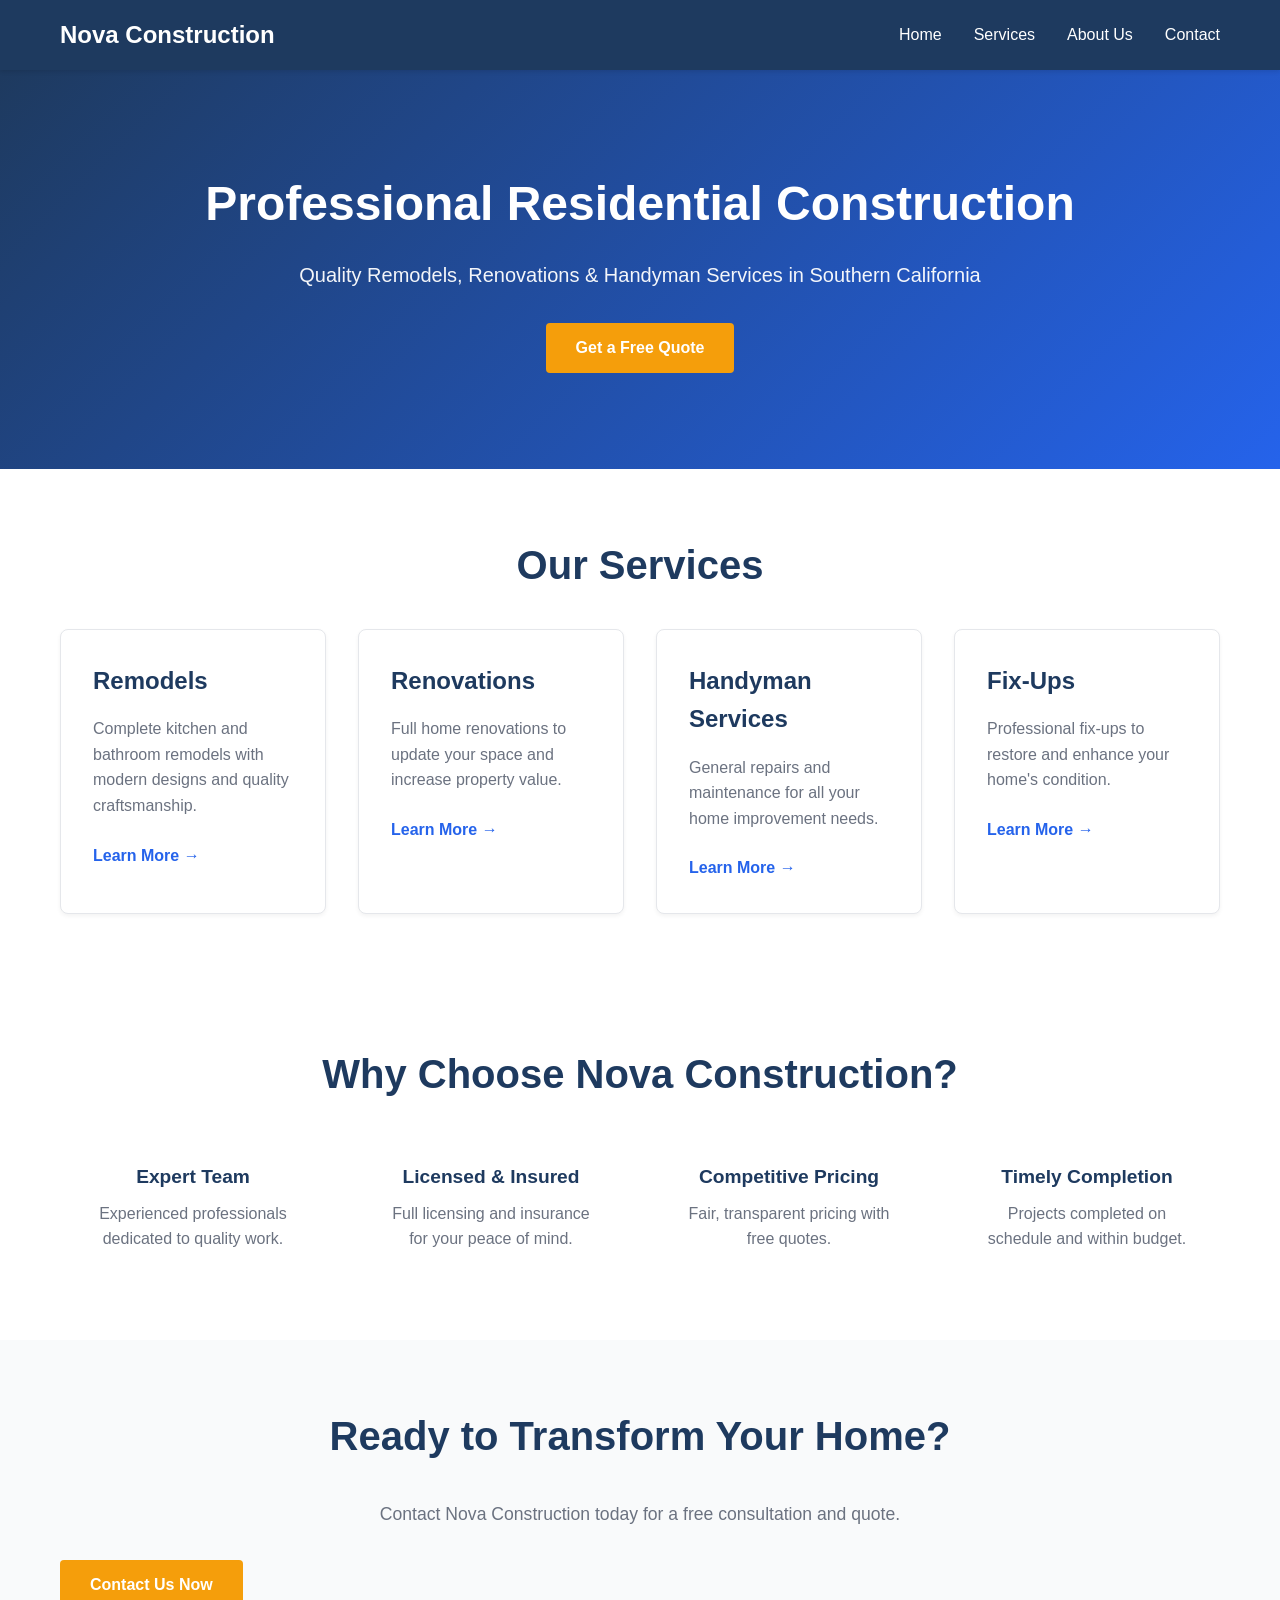
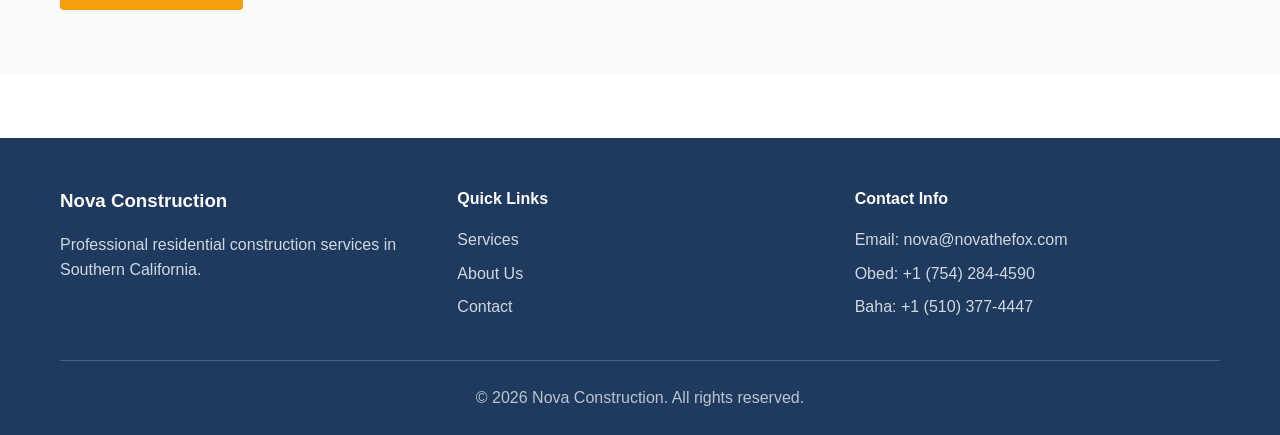
==== index.html @ 1542c8b2 "Rebuild site as professional Nova Construction website - Replace old Nova Fox AI content with profes" ====
<!DOCTYPE html>
<html lang="en">
<head>
    <meta charset="UTF-8">
    <meta name="viewport" content="width=device-width, initial-scale=1.0">
    <meta name="description" content="Nova Construction - Professional residential remodels, renovations, handyman, and fix-ups in Southern California.">
    <title>Nova Construction | Residential Remodels & Renovations | LA & San Diego</title>
    <link rel="stylesheet" href="style.css">
    <meta property="og:title" content="Nova Construction">
    <meta property="og:description" content="Professional residential remodels, renovations, handyman, and fix-ups in Southern California.">
    <meta property="og:type" content="website">
    <meta property="og:url" content="https://novathefox.com">
</head>
<body>
    <!-- Navigation -->
    <nav class="navbar">
        <div class="nav-container">
            <div class="nav-logo">
                <a href="/">Nova Construction</a>
            </div>
            <ul class="nav-menu">
                <li><a href="/" class="nav-link active">Home</a></li>
                <li><a href="/services.html" class="nav-link">Services</a></li>
                <li><a href="/about.html" class="nav-link">About Us</a></li>
                <li><a href="/contact.html" class="nav-link">Contact</a></li>
            </ul>
        </div>
    </nav>

    <!-- Hero Section -->
    <section class="hero">
        <div class="hero-content">
            <h1>Professional Residential Construction</h1>
            <p>Quality Remodels, Renovations & Handyman Services in Southern California</p>
            <a href="/contact.html" class="cta-button">Get a Free Quote</a>
        </div>
    </section>

    <!-- Services Overview -->
    <section class="services-overview">
        <div class="container">
            <h2>Our Services</h2>
            <div class="services-grid">
                <div class="service-card">
                    <h3>Remodels</h3>
                    <p>Complete kitchen and bathroom remodels with modern designs and quality craftsmanship.</p>
                    <a href="/services.html#remodels">Learn More →</a>
                </div>
                <div class="service-card">
                    <h3>Renovations</h3>
                    <p>Full home renovations to update your space and increase property value.</p>
                    <a href="/services.html#renovations">Learn More →</a>
                </div>
                <div class="service-card">
                    <h3>Handyman Services</h3>
                    <p>General repairs and maintenance for all your home improvement needs.</p>
                    <a href="/services.html#handyman">Learn More →</a>
                </div>
                <div class="service-card">
                    <h3>Fix-Ups</h3>
                    <p>Professional fix-ups to restore and enhance your home's condition.</p>
                    <a href="/services.html#fixups">Learn More →</a>
                </div>
            </div>
        </div>
    </section>

    <!-- Why Choose Us -->
    <section class="why-us">
        <div class="container">
            <h2>Why Choose Nova Construction?</h2>
            <div class="features">
                <div class="feature">
                    <h4>Expert Team</h4>
                    <p>Experienced professionals dedicated to quality work.</p>
                </div>
                <div class="feature">
                    <h4>Licensed & Insured</h4>
                    <p>Full licensing and insurance for your peace of mind.</p>
                </div>
                <div class="feature">
                    <h4>Competitive Pricing</h4>
                    <p>Fair, transparent pricing with free quotes.</p>
                </div>
                <div class="feature">
                    <h4>Timely Completion</h4>
                    <p>Projects completed on schedule and within budget.</p>
                </div>
            </div>
        </div>
    </section>

    <!-- Call to Action -->
    <section class="cta-section">
        <div class="container">
            <h2>Ready to Transform Your Home?</h2>
            <p>Contact Nova Construction today for a free consultation and quote.</p>
            <a href="/contact.html" class="cta-button cta-button-light">Contact Us Now</a>
        </div>
    </section>

    <!-- Footer -->
    <footer class="footer">
        <div class="container">
            <div class="footer-content">
                <div class="footer-section">
                    <h3>Nova Construction</h3>
                    <p>Professional residential construction services in Southern California.</p>
                </div>
                <div class="footer-section">
                    <h4>Quick Links</h4>
                    <ul>
                        <li><a href="/services.html">Services</a></li>
                        <li><a href="/about.html">About Us</a></li>
                        <li><a href="/contact.html">Contact</a></li>
                    </ul>
                </div>
                <div class="footer-section">
                    <h4>Contact Info</h4>
                    <p>Email: <a href="mailto:nova@novathefox.com">nova@novathefox.com</a></p>
                    <p>Obed: <a href="tel:+17542844590">+1 (754) 284-4590</a></p>
                    <p>Baha: <a href="tel:+15103774447">+1 (510) 377-4447</a></p>
                </div>
            </div>
            <div class="footer-bottom">
                <p>&copy; 2026 Nova Construction. All rights reserved.</p>
            </div>
        </div>
    </footer>

    <script src="script.js"></script>
</body>
</html>
---- style.css ----
/* ============================================
   NOVA CONSTRUCTION - PROFESSIONAL STYLES
   ============================================ */

* {
    margin: 0;
    padding: 0;
    box-sizing: border-box;
}

:root {
    --primary-color: #1e3a5f;
    --secondary-color: #2563eb;
    --accent-color: #f59e0b;
    --text-dark: #1f2937;
    --text-light: #6b7280;
    --bg-light: #f9fafb;
    --bg-white: #ffffff;
    --border-color: #e5e7eb;
    --success-color: #10b981;
}

html {
    scroll-behavior: smooth;
}

body {
    font-family: -apple-system, BlinkMacSystemFont, 'Segoe UI', 'Roboto', 'Oxygen', 'Ubuntu', 'Cantarell', sans-serif;
    line-height: 1.6;
    color: var(--text-dark);
    background-color: var(--bg-white);
}

a {
    color: var(--secondary-color);
    text-decoration: none;
    transition: color 0.3s ease;
}

a:hover {
    color: var(--primary-color);
}

.container {
    max-width: 1200px;
    margin: 0 auto;
    padding: 0 20px;
}

/* ============================================
   NAVIGATION
   ============================================ */

.navbar {
    background-color: var(--primary-color);
    color: white;
    padding: 1rem 0;
    position: sticky;
    top: 0;
    z-index: 1000;
    box-shadow: 0 2px 4px rgba(0, 0, 0, 0.1);
}

.nav-container {
    display: flex;
    justify-content: space-between;
    align-items: center;
    max-width: 1200px;
    margin: 0 auto;
    padding: 0 20px;
}

.nav-logo a {
    font-size: 1.5rem;
    font-weight: bold;
    color: white;
}

.nav-menu {
    display: flex;
    list-style: none;
    gap: 2rem;
}

.nav-link {
    color: white;
    transition: color 0.3s ease;
    position: relative;
}

.nav-link:hover,
.nav-link.active {
    color: var(--accent-color);
}

.nav-link.active::after {
    content: '';
    position: absolute;
    bottom: -5px;
    left: 0;
    right: 0;
    height: 3px;
    background-color: var(--accent-color);
}

/* ============================================
   HERO SECTION
   ============================================ */

.hero {
    background: linear-gradient(135deg, var(--primary-color) 0%, var(--secondary-color) 100%);
    color: white;
    padding: 6rem 20px;
    text-align: center;
    margin-top: 0;
}

.hero-content h1 {
    font-size: 3rem;
    margin-bottom: 1rem;
    font-weight: bold;
}

.hero-content p {
    font-size: 1.25rem;
    margin-bottom: 2rem;
    opacity: 0.95;
}

/* ============================================
   BUTTONS
   ============================================ */

.cta-button {
    display: inline-block;
    padding: 12px 30px;
    background-color: var(--accent-color);
    color: white;
    border-radius: 4px;
    font-weight: 600;
    transition: all 0.3s ease;
    cursor: pointer;
    border: none;
    font-size: 1rem;
}

.cta-button:hover {
    background-color: #d97706;
    transform: translateY(-2px);
    box-shadow: 0 4px 12px rgba(0, 0, 0, 0.15);
}

.cta-button-light {
    background-color: var(--accent-color);
    color: white;
}

.cta-button-light:hover {
    background-color: #d97706;
}

.service-link {
    display: inline-block;
    color: var(--secondary-color);
    font-weight: 600;
    margin-top: 1rem;
    transition: all 0.3s ease;
}

.service-link:hover {
    color: var(--primary-color);
    transform: translateX(4px);
}

/* ============================================
   SECTIONS
   ============================================ */

section {
    padding: 4rem 0;
}

.services-overview,
.about-section,
.team-section,
.about-values,
.why-us,
.service-area {
    background-color: var(--bg-white);
}

.services-overview h2,
.about-section h2,
.team-section h2,
.about-values h2,
.why-us h2,
.service-area h2,
.services-detail h2,
.process-section h2,
.contact-section h2,
.why-contact h2,
.cta-section h2,
.page-header h1 {
    font-size: 2.5rem;
    margin-bottom: 2rem;
    text-align: center;
    color: var(--primary-color);
}

.cta-section,
.why-contact {
    background-color: var(--bg-light);
}

.cta-section p {
    font-size: 1.1rem;
    text-align: center;
    margin-bottom: 2rem;
    color: var(--text-light);
}

/* ============================================
   SERVICES GRID
   ============================================ */

.services-grid {
    display: grid;
    grid-template-columns: repeat(auto-fit, minmax(250px, 1fr));
    gap: 2rem;
    margin-top: 2rem;
}

.service-card {
    background: white;
    border: 1px solid var(--border-color);
    border-radius: 8px;
    padding: 2rem;
    transition: all 0.3s ease;
    box-shadow: 0 2px 4px rgba(0, 0, 0, 0.05);
}

.service-card:hover {
    transform: translateY(-4px);
    box-shadow: 0 8px 16px rgba(0, 0, 0, 0.1);
    border-color: var(--secondary-color);
}

.service-card h3 {
    color: var(--primary-color);
    margin-bottom: 1rem;
    font-size: 1.5rem;
}

.service-card p {
    color: var(--text-light);
    margin-bottom: 1.5rem;
}

.service-card a {
    color: var(--secondary-color);
    font-weight: 600;
    transition: all 0.3s ease;
}

.service-card a:hover {
    color: var(--primary-color);
}

/* ============================================
   FEATURES / VALUES
   ============================================ */

.features,
.values-grid,
.process-steps,
.why-grid {
    display: grid;
    grid-template-columns: repeat(auto-fit, minmax(200px, 1fr));
    gap: 2rem;
    margin-top: 2rem;
}

.feature,
.value-item,
.step,
.why-item {
    text-align: center;
    padding: 1.5rem;
}

.feature h4,
.value-item h3,
.step h3,
.why-item h3 {
    color: var(--primary-color);
    margin-bottom: 0.5rem;
    font-size: 1.2rem;
}

.feature p,
.value-item p,
.step p,
.why-item p {
    color: var(--text-light);
}

/* ============================================
   PAGE HEADER
   ============================================ */

.page-header {
    background: linear-gradient(135deg, var(--primary-color) 0%, var(--secondary-color) 100%);
    color: white;
    padding: 4rem 20px;
    text-align: center;
}

.page-header h1 {
    font-size: 2.5rem;
    margin-bottom: 0.5rem;
    color: white;
}

.page-header p {
    font-size: 1.2rem;
    opacity: 0.95;
}

/* ============================================
   SERVICES DETAIL
   ============================================ */

.services-detail {
    background-color: var(--bg-white);
}

.service-section {
    margin-bottom: 4rem;
    border-bottom: 1px solid var(--border-color);
    padding-bottom: 3rem;
}

.service-section:last-child {
    border-bottom: none;
}

.service-section h2 {
    text-align: left;
    color: var(--primary-color);
    font-size: 2rem;
    margin-bottom: 1.5rem;
}

.service-section ul {
    list-style: none;
    margin-left: 0;
}

.service-section li {
    padding: 0.5rem 0;
    padding-left: 1.5rem;
    position: relative;
    color: var(--text-light);
}

.service-section li:before {
    content: "✓";
    position: absolute;
    left: 0;
    color: var(--success-color);
    font-weight: bold;
}

.process-section {
    background-color: var(--bg-light);
    margin-top: 3rem;
    padding: 3rem 20px;
    border-radius: 8px;
}

/* ============================================
   TEAM SECTION
   ============================================ */

.team-grid {
    display: grid;
    grid-template-columns: repeat(auto-fit, minmax(300px, 1fr));
    gap: 2rem;
    margin-top: 2rem;
}

.team-member {
    background: white;
    border: 1px solid var(--border-color);
    border-radius: 8px;
    overflow: hidden;
    box-shadow: 0 2px 8px rgba(0, 0, 0, 0.08);
    transition: all 0.3s ease;
}

.team-member:hover {
    transform: translateY(-4px);
    box-shadow: 0 8px 16px rgba(0, 0, 0, 0.1);
}

.member-info {
    padding: 2rem;
}

.member-info h3 {
    color: var(--primary-color);
    font-size: 1.5rem;
    margin-bottom: 0.5rem;
}

.member-info .role {
    color: var(--secondary-color);
    font-weight: 600;
    margin-bottom: 1rem;
}

.member-info .bio {
    color: var(--text-light);
    margin-bottom: 1.5rem;
    line-height: 1.6;
}

.member-info .contact {
    color: var(--text-dark);
    font-size: 0.95rem;
}

.member-info a {
    color: var(--secondary-color);
    font-weight: 600;
}

/* ============================================
   CONTACT SECTION
   ============================================ */

.contact-section {
    background-color: var(--bg-white);
}

.contact-wrapper {
    display: grid;
    grid-template-columns: 1fr 1fr;
    gap: 3rem;
    margin-top: 2rem;
}

.contact-info h2,
.contact-form-wrapper h2 {
    font-size: 1.8rem;
    color: var(--primary-color);
    margin-bottom: 2rem;
    text-align: left;
}

.info-item {
    margin-bottom: 2rem;
}

.info-item h3 {
    color: var(--primary-color);
    font-size: 1.1rem;
    margin-bottom: 0.5rem;
}

.info-item p {
    color: var(--text-light);
    margin: 0.3rem 0;
}

.info-item a {
    color: var(--secondary-color);
    font-weight: 500;
}

/* ============================================
   FORM STYLES
   ============================================ */

.contact-form {
    display: flex;
    flex-direction: column;
}

.form-group {
    margin-bottom: 1.5rem;
    display: flex;
    flex-direction: column;
}

.form-group label {
    font-weight: 600;
    color: var(--text-dark);
    margin-bottom: 0.5rem;
}

.form-group input,
.form-group select,
.form-group textarea {
    padding: 0.75rem;
    border: 1px solid var(--border-color);
    border-radius: 4px;
    font-family: inherit;
    font-size: 1rem;
    transition: border-color 0.3s ease;
}

.form-group input:focus,
.form-group select:focus,
.form-group textarea:focus {
    outline: none;
    border-color: var(--secondary-color);
    box-shadow: 0 0 0 3px rgba(37, 99, 235, 0.1);
}

.submit-button {
    padding: 12px 30px;
    background-color: var(--secondary-color);
    color: white;
    border: none;
    border-radius: 4px;
    font-weight: 600;
    font-size: 1rem;
    cursor: pointer;
    transition: all 0.3s ease;
    margin-top: 1rem;
}

.submit-button:hover {
    background-color: var(--primary-color);
    transform: translateY(-2px);
    box-shadow: 0 4px 12px rgba(0, 0, 0, 0.15);
}

/* ============================================
   FOOTER
   ============================================ */

.footer {
    background-color: var(--primary-color);
    color: white;
    padding: 3rem 0 0;
    margin-top: 4rem;
}

.footer-content {
    display: grid;
    grid-template-columns: repeat(auto-fit, minmax(250px, 1fr));
    gap: 2rem;
    padding-bottom: 2rem;
}

.footer-section h3,
.footer-section h4 {
    margin-bottom: 1rem;
    color: white;
}

.footer-section p {
    color: rgba(255, 255, 255, 0.8);
    margin-bottom: 0.5rem;
}

.footer-section ul {
    list-style: none;
}

.footer-section li {
    margin-bottom: 0.5rem;
}

.footer-section a {
    color: rgba(255, 255, 255, 0.8);
    transition: color 0.3s ease;
}

.footer-section a:hover {
    color: var(--accent-color);
}

.footer-bottom {
    text-align: center;
    padding: 1.5rem 0;
    border-top: 1px solid rgba(255, 255, 255, 0.2);
    color: rgba(255, 255, 255, 0.7);
}

/* ============================================
   RESPONSIVE DESIGN
   ============================================ */

@media (max-width: 768px) {
    .nav-menu {
        gap: 1rem;
        font-size: 0.95rem;
    }

    .hero-content h1 {
        font-size: 2rem;
    }

    .hero-content p {
        font-size: 1rem;
    }

    .services-overview h2,
    .about-section h2,
    .team-section h2,
    .about-values h2,
    .why-us h2,
    .page-header h1,
    .services-detail h2,
    .contact-section h2,
    .process-section h2,
    .why-contact h2,
    .cta-section h2 {
        font-size: 1.8rem;
    }

    .services-grid,
    .features,
    .values-grid,
    .team-grid,
    .process-steps,
    .why-grid {
        grid-template-columns: 1fr;
    }

    .contact-wrapper {
        grid-template-columns: 1fr;
        gap: 2rem;
    }

    .page-header {
        padding: 2.5rem 20px;
    }

    .page-header h1 {
        font-size: 1.8rem;
    }

    .page-header p {
        font-size: 1rem;
    }

    section {
        padding: 3rem 0;
    }
}

@media (max-width: 480px) {
    .nav-menu {
        gap: 0.5rem;
        font-size: 0.85rem;
    }

    .nav-logo a {
        font-size: 1.2rem;
    }

    .hero {
        padding: 3rem 20px;
    }

    .hero-content h1 {
        font-size: 1.5rem;
    }

    .hero-content p {
        font-size: 0.95rem;
    }

    .cta-button {
        padding: 10px 20px;
        font-size: 0.9rem;
    }

    section {
        padding: 2rem 0;
    }

    .services-overview h2,
    .about-section h2,
    .page-header h1 {
        font-size: 1.5rem;
    }

    .contact-info,
    .contact-form-wrapper {
        font-size: 0.95rem;
    }

    .footer-content {
        grid-template-columns: 1fr;
    }
}

/* ============================================
   UTILITY CLASSES
   ============================================ */

.text-center {
    text-align: center;
}

.mt-1 { margin-top: 0.5rem; }
.mt-2 { margin-top: 1rem; }
.mt-3 { margin-top: 1.5rem; }
.mt-4 { margin-top: 2rem; }

.mb-1 { margin-bottom: 0.5rem; }
.mb-2 { margin-bottom: 1rem; }
.mb-3 { margin-bottom: 1.5rem; }
.mb-4 { margin-bottom: 2rem; }
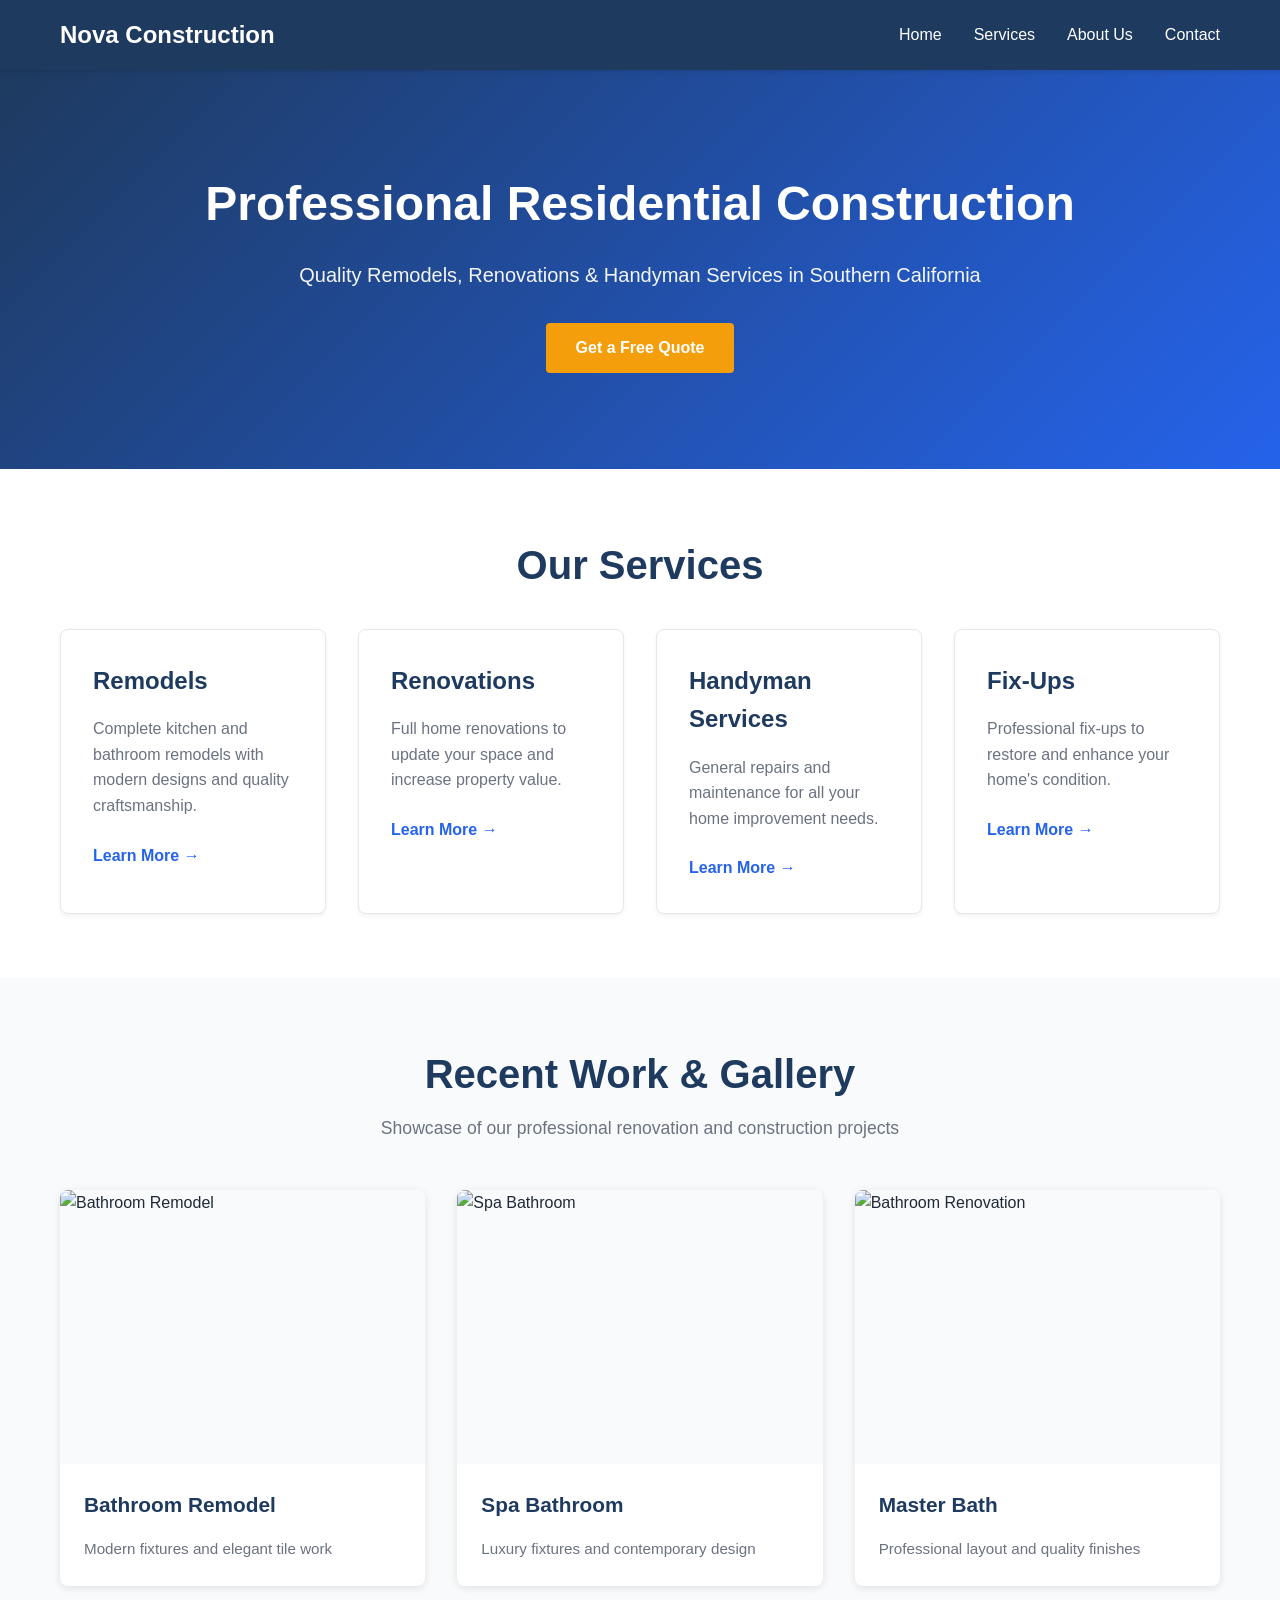
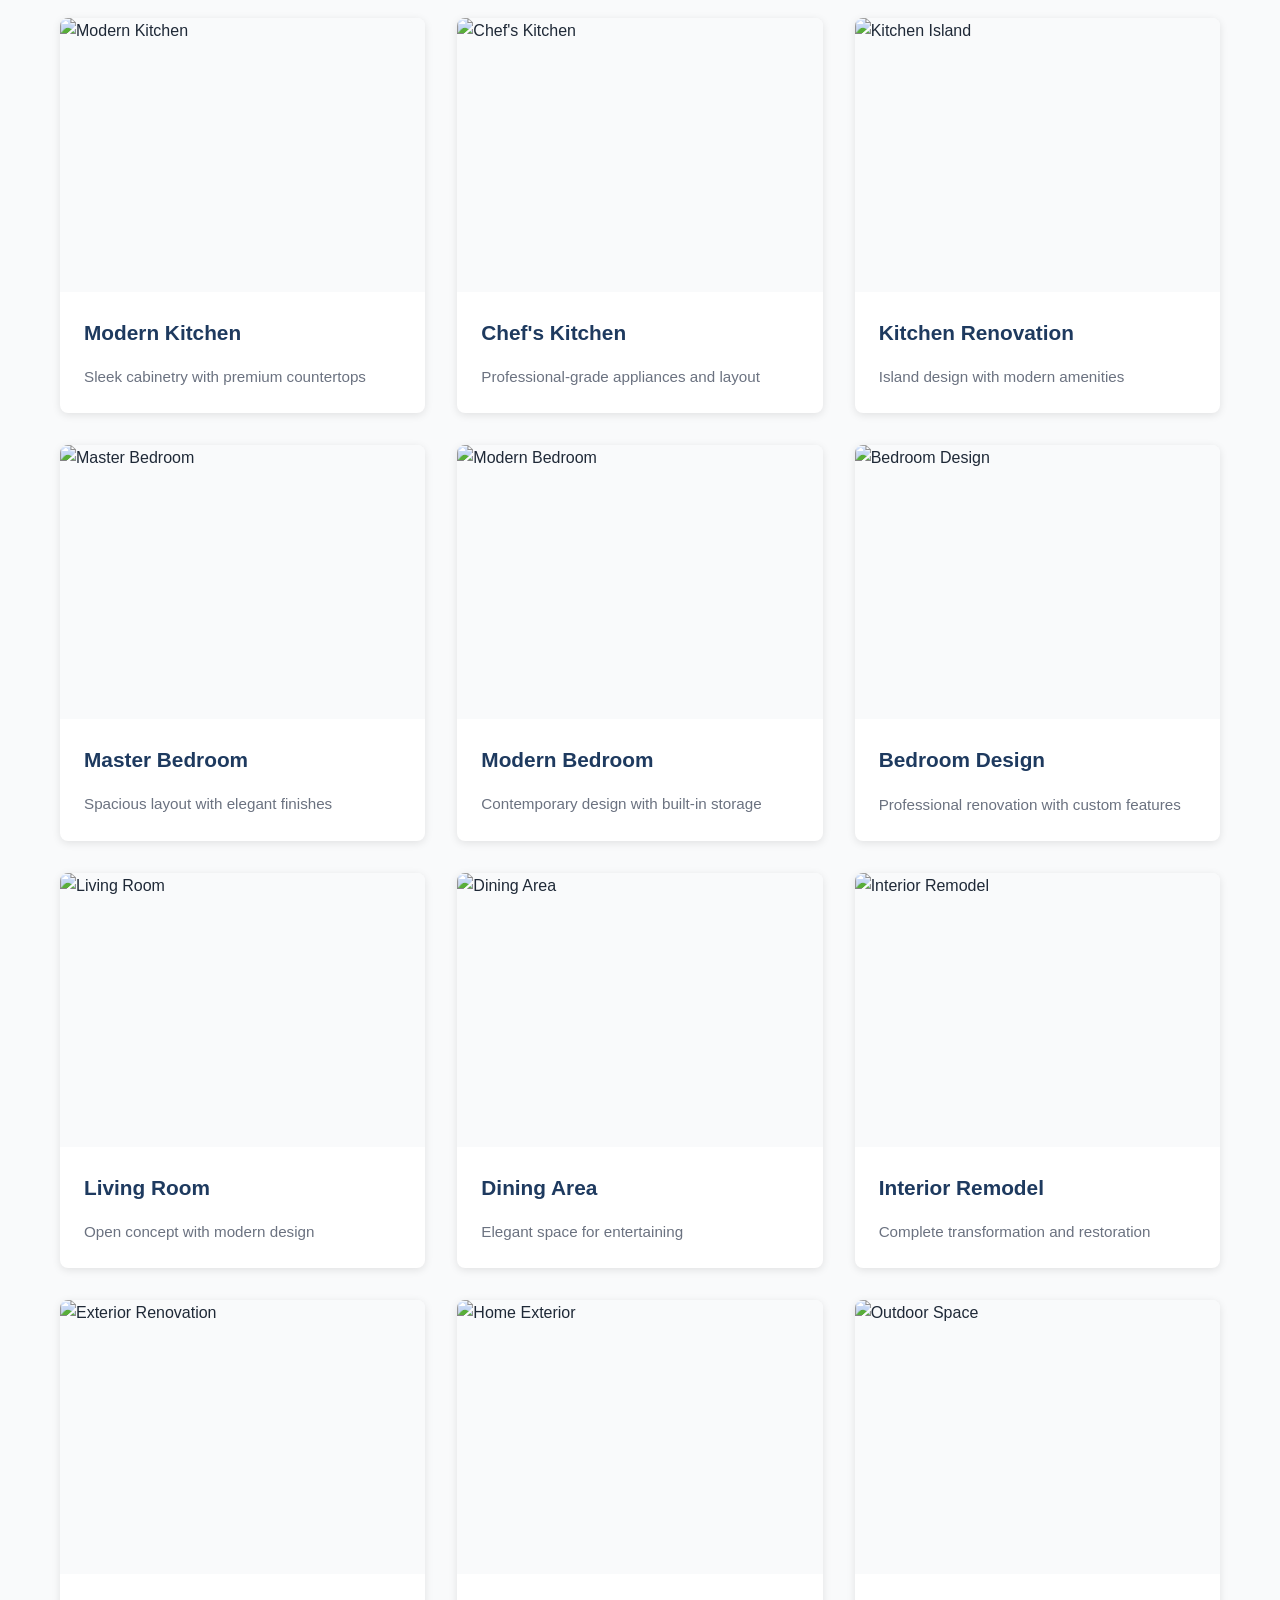
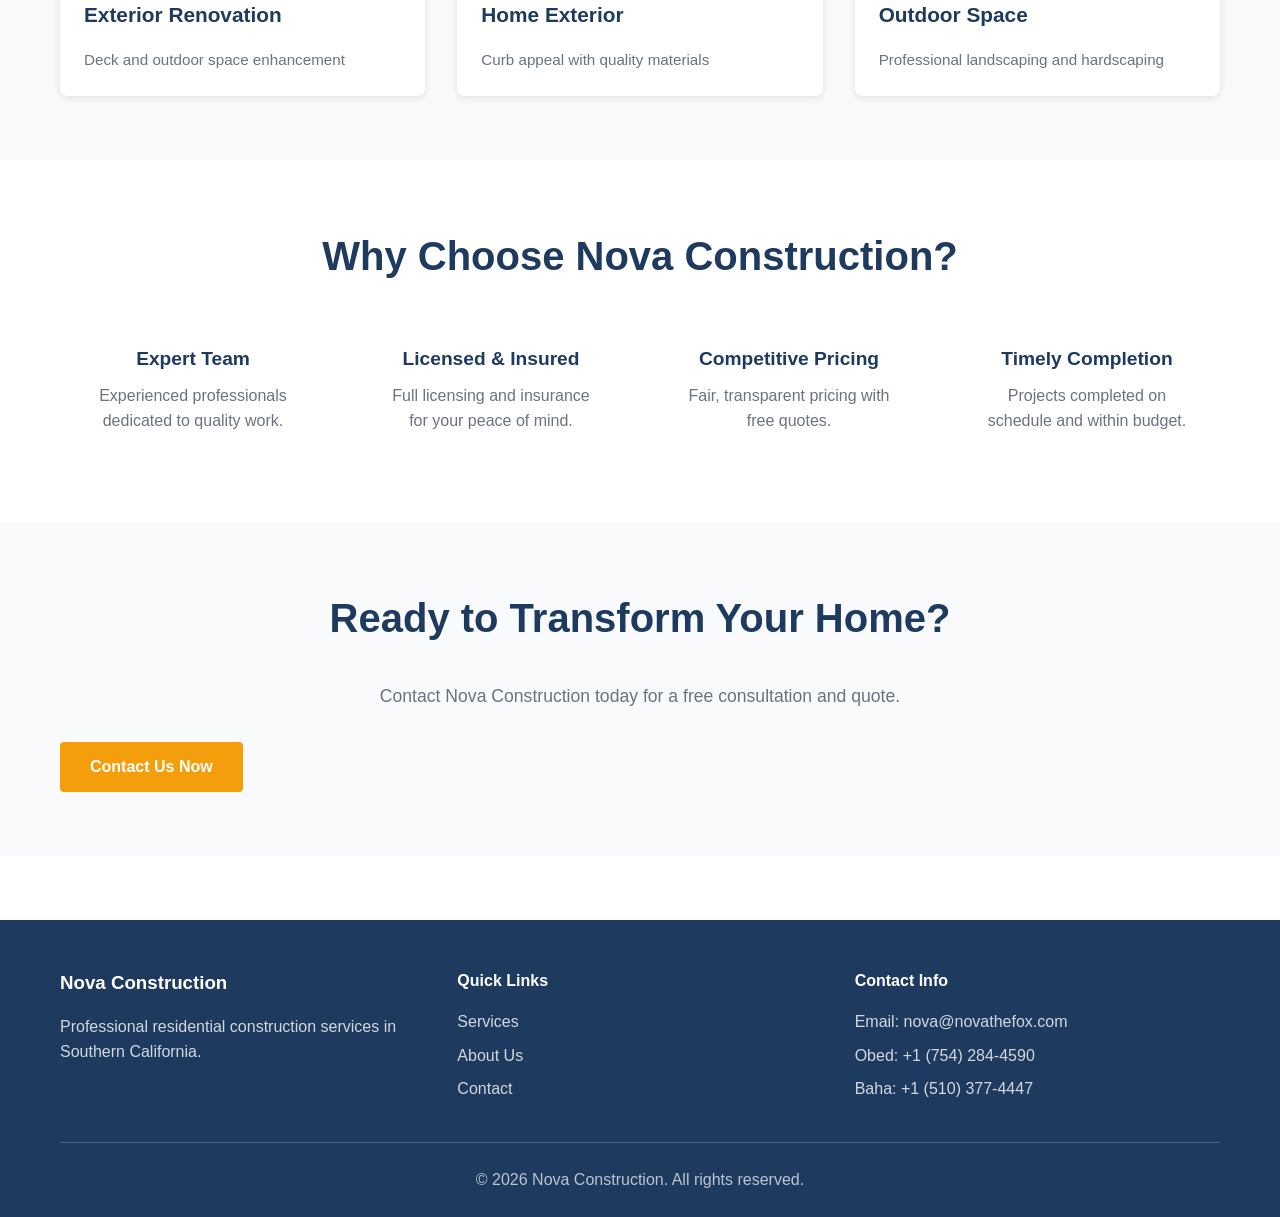
==== commit 2d2f12b8: "Add professional gallery section to home page with lightbox functionality" ====
--- a/index.html
+++ b/index.html
@@ -65,6 +65,191 @@
         </div>
     </section>
 
+    <!-- Gallery Section -->
+    <section class="gallery-section">
+        <div class="container">
+            <h2>Recent Work & Gallery</h2>
+            <p class="gallery-subtitle">Showcase of our professional renovation and construction projects</p>
+            <div class="gallery-grid">
+                <!-- Bathroom Renovations -->
+                <div class="gallery-item">
+                    <div class="gallery-image-wrapper">
+                        <img src="https://images.unsplash.com/photo-1552321554-5fefe8c9ef14?w=500&h=400&fit=crop" alt="Bathroom Remodel" loading="lazy">
+                        <div class="gallery-overlay">
+                            <button class="gallery-expand" aria-label="View full image">🔍</button>
+                        </div>
+                    </div>
+                    <h3>Bathroom Remodel</h3>
+                    <p>Modern fixtures and elegant tile work</p>
+                </div>
+
+                <div class="gallery-item">
+                    <div class="gallery-image-wrapper">
+                        <img src="https://images.unsplash.com/photo-1552321554-5fefe8c9ef14?w=500&h=400&fit=crop&fm=jpg&q=80" alt="Spa Bathroom" loading="lazy">
+                        <div class="gallery-overlay">
+                            <button class="gallery-expand" aria-label="View full image">🔍</button>
+                        </div>
+                    </div>
+                    <h3>Spa Bathroom</h3>
+                    <p>Luxury fixtures and contemporary design</p>
+                </div>
+
+                <div class="gallery-item">
+                    <div class="gallery-image-wrapper">
+                        <img src="https://images.pexels.com/photos/1457842/pexels-photo-1457842.jpeg?w=500&h=400&fit=crop" alt="Bathroom Renovation" loading="lazy">
+                        <div class="gallery-overlay">
+                            <button class="gallery-expand" aria-label="View full image">🔍</button>
+                        </div>
+                    </div>
+                    <h3>Master Bath</h3>
+                    <p>Professional layout and quality finishes</p>
+                </div>
+
+                <!-- Kitchen Renovations -->
+                <div class="gallery-item">
+                    <div class="gallery-image-wrapper">
+                        <img src="https://images.unsplash.com/photo-1556909114-f6e7ad7d3136?w=500&h=400&fit=crop" alt="Modern Kitchen" loading="lazy">
+                        <div class="gallery-overlay">
+                            <button class="gallery-expand" aria-label="View full image">🔍</button>
+                        </div>
+                    </div>
+                    <h3>Modern Kitchen</h3>
+                    <p>Sleek cabinetry with premium countertops</p>
+                </div>
+
+                <div class="gallery-item">
+                    <div class="gallery-image-wrapper">
+                        <img src="https://images.unsplash.com/photo-1556909112-d6a604d2b4a6?w=500&h=400&fit=crop" alt="Chef's Kitchen" loading="lazy">
+                        <div class="gallery-overlay">
+                            <button class="gallery-expand" aria-label="View full image">🔍</button>
+                        </div>
+                    </div>
+                    <h3>Chef's Kitchen</h3>
+                    <p>Professional-grade appliances and layout</p>
+                </div>
+
+                <div class="gallery-item">
+                    <div class="gallery-image-wrapper">
+                        <img src="https://images.pexels.com/photos/5632656/pexels-photo-5632656.jpeg?w=500&h=400&fit=crop" alt="Kitchen Island" loading="lazy">
+                        <div class="gallery-overlay">
+                            <button class="gallery-expand" aria-label="View full image">🔍</button>
+                        </div>
+                    </div>
+                    <h3>Kitchen Renovation</h3>
+                    <p>Island design with modern amenities</p>
+                </div>
+
+                <!-- Bedroom Renovations -->
+                <div class="gallery-item">
+                    <div class="gallery-image-wrapper">
+                        <img src="https://images.unsplash.com/photo-1540932239986-310128078ceb?w=500&h=400&fit=crop" alt="Master Bedroom" loading="lazy">
+                        <div class="gallery-overlay">
+                            <button class="gallery-expand" aria-label="View full image">🔍</button>
+                        </div>
+                    </div>
+                    <h3>Master Bedroom</h3>
+                    <p>Spacious layout with elegant finishes</p>
+                </div>
+
+                <div class="gallery-item">
+                    <div class="gallery-image-wrapper">
+                        <img src="https://images.unsplash.com/photo-1522708323590-d24dbb6b0267?w=500&h=400&fit=crop" alt="Modern Bedroom" loading="lazy">
+                        <div class="gallery-overlay">
+                            <button class="gallery-expand" aria-label="View full image">🔍</button>
+                        </div>
+                    </div>
+                    <h3>Modern Bedroom</h3>
+                    <p>Contemporary design with built-in storage</p>
+                </div>
+
+                <div class="gallery-item">
+                    <div class="gallery-image-wrapper">
+                        <img src="https://images.pexels.com/photos/271624/pexels-photo-271624.jpeg?w=500&h=400&fit=crop" alt="Bedroom Design" loading="lazy">
+                        <div class="gallery-overlay">
+                            <button class="gallery-expand" aria-label="View full image">🔍</button>
+                        </div>
+                    </div>
+                    <h3>Bedroom Design</h3>
+                    <p>Professional renovation with custom features</p>
+                </div>
+
+                <!-- Other Interior Spaces -->
+                <div class="gallery-item">
+                    <div class="gallery-image-wrapper">
+                        <img src="https://images.unsplash.com/photo-1522053409938-bafd5f8e2c92?w=500&h=400&fit=crop" alt="Living Room" loading="lazy">
+                        <div class="gallery-overlay">
+                            <button class="gallery-expand" aria-label="View full image">🔍</button>
+                        </div>
+                    </div>
+                    <h3>Living Room</h3>
+                    <p>Open concept with modern design</p>
+                </div>
+
+                <div class="gallery-item">
+                    <div class="gallery-image-wrapper">
+                        <img src="https://images.unsplash.com/photo-1502672260266-1c1ef2d93688?w=500&h=400&fit=crop" alt="Dining Area" loading="lazy">
+                        <div class="gallery-overlay">
+                            <button class="gallery-expand" aria-label="View full image">🔍</button>
+                        </div>
+                    </div>
+                    <h3>Dining Area</h3>
+                    <p>Elegant space for entertaining</p>
+                </div>
+
+                <div class="gallery-item">
+                    <div class="gallery-image-wrapper">
+                        <img src="https://images.pexels.com/photos/1457842/pexels-photo-1457842.jpeg?w=500&h=400&fit=crop" alt="Interior Remodel" loading="lazy">
+                        <div class="gallery-overlay">
+                            <button class="gallery-expand" aria-label="View full image">🔍</button>
+                        </div>
+                    </div>
+                    <h3>Interior Remodel</h3>
+                    <p>Complete transformation and restoration</p>
+                </div>
+
+                <!-- Exterior/Outside Work -->
+                <div class="gallery-item">
+                    <div class="gallery-image-wrapper">
+                        <img src="https://images.unsplash.com/photo-1564013799919-ab600027ffc6?w=500&h=400&fit=crop" alt="Exterior Renovation" loading="lazy">
+                        <div class="gallery-overlay">
+                            <button class="gallery-expand" aria-label="View full image">🔍</button>
+                        </div>
+                    </div>
+                    <h3>Exterior Renovation</h3>
+                    <p>Deck and outdoor space enhancement</p>
+                </div>
+
+                <div class="gallery-item">
+                    <div class="gallery-image-wrapper">
+                        <img src="https://images.unsplash.com/photo-1600585154340-be6161a56a0c?w=500&h=400&fit=crop" alt="Home Exterior" loading="lazy">
+                        <div class="gallery-overlay">
+                            <button class="gallery-expand" aria-label="View full image">🔍</button>
+                        </div>
+                    </div>
+                    <h3>Home Exterior</h3>
+                    <p>Curb appeal with quality materials</p>
+                </div>
+
+                <div class="gallery-item">
+                    <div class="gallery-image-wrapper">
+                        <img src="https://images.pexels.com/photos/1724357/pexels-photo-1724357.jpeg?w=500&h=400&fit=crop" alt="Outdoor Space" loading="lazy">
+                        <div class="gallery-overlay">
+                            <button class="gallery-expand" aria-label="View full image">🔍</button>
+                        </div>
+                    </div>
+                    <h3>Outdoor Space</h3>
+                    <p>Professional landscaping and hardscaping</p>
+                </div>
+            </div>
+        </div>
+    </section>
+
+    <!-- Lightbox Modal -->
+    <div id="galleryLightbox" class="gallery-lightbox">
+        <button class="lightbox-close" aria-label="Close">&times;</button>
+        <img id="lightboxImage" src="" alt="">
+    </div>
+
     <!-- Why Choose Us -->
     <section class="why-us">
         <div class="container">
--- a/style.css
+++ b/style.css
@@ -267,6 +267,195 @@
 }
 
 /* ============================================
+   GALLERY SECTION
+   ============================================ */
+
+.gallery-section {
+    background-color: var(--bg-light);
+}
+
+.gallery-section h2 {
+    font-size: 2.5rem;
+    margin-bottom: 0.5rem;
+    text-align: center;
+    color: var(--primary-color);
+}
+
+.gallery-subtitle {
+    text-align: center;
+    color: var(--text-light);
+    font-size: 1.1rem;
+    margin-bottom: 3rem;
+}
+
+.gallery-grid {
+    display: grid;
+    grid-template-columns: repeat(auto-fit, minmax(280px, 1fr));
+    gap: 2rem;
+    margin-top: 2rem;
+}
+
+.gallery-item {
+    background: white;
+    border-radius: 8px;
+    overflow: hidden;
+    box-shadow: 0 2px 8px rgba(0, 0, 0, 0.1);
+    transition: all 0.3s ease;
+    cursor: pointer;
+}
+
+.gallery-item:hover {
+    transform: translateY(-6px);
+    box-shadow: 0 12px 24px rgba(0, 0, 0, 0.15);
+}
+
+.gallery-image-wrapper {
+    position: relative;
+    overflow: hidden;
+    background-color: var(--bg-light);
+    aspect-ratio: 4 / 3;
+    display: flex;
+    align-items: center;
+    justify-content: center;
+}
+
+.gallery-image-wrapper img {
+    width: 100%;
+    height: 100%;
+    object-fit: cover;
+    transition: transform 0.3s ease;
+}
+
+.gallery-item:hover .gallery-image-wrapper img {
+    transform: scale(1.05);
+}
+
+.gallery-overlay {
+    position: absolute;
+    top: 0;
+    left: 0;
+    right: 0;
+    bottom: 0;
+    background-color: rgba(0, 0, 0, 0);
+    display: flex;
+    align-items: center;
+    justify-content: center;
+    transition: background-color 0.3s ease;
+}
+
+.gallery-item:hover .gallery-overlay {
+    background-color: rgba(0, 0, 0, 0.4);
+}
+
+.gallery-expand {
+    background-color: var(--accent-color);
+    color: white;
+    border: none;
+    border-radius: 50%;
+    width: 50px;
+    height: 50px;
+    font-size: 1.5rem;
+    cursor: pointer;
+    display: flex;
+    align-items: center;
+    justify-content: center;
+    opacity: 0;
+    transition: all 0.3s ease;
+}
+
+.gallery-item:hover .gallery-expand {
+    opacity: 1;
+    transform: scale(1.1);
+}
+
+.gallery-expand:hover {
+    background-color: #d97706;
+    transform: scale(1.2);
+}
+
+.gallery-item h3 {
+    color: var(--primary-color);
+    font-size: 1.3rem;
+    padding: 1.5rem 1.5rem 0.5rem;
+    margin: 0;
+}
+
+.gallery-item p {
+    color: var(--text-light);
+    font-size: 0.95rem;
+    padding: 0.5rem 1.5rem 1.5rem;
+    margin: 0;
+}
+
+/* ============================================
+   LIGHTBOX MODAL
+   ============================================ */
+
+.gallery-lightbox {
+    display: none;
+    position: fixed;
+    top: 0;
+    left: 0;
+    right: 0;
+    bottom: 0;
+    background-color: rgba(0, 0, 0, 0.9);
+    z-index: 2000;
+    align-items: center;
+    justify-content: center;
+    padding: 20px;
+    animation: fadeIn 0.3s ease;
+}
+
+.gallery-lightbox.active {
+    display: flex;
+}
+
+.gallery-lightbox img {
+    max-width: 90vw;
+    max-height: 90vh;
+    object-fit: contain;
+    border-radius: 8px;
+    animation: zoomIn 0.3s ease;
+}
+
+.lightbox-close {
+    position: absolute;
+    top: 20px;
+    right: 20px;
+    background: none;
+    border: none;
+    color: white;
+    font-size: 3rem;
+    cursor: pointer;
+    transition: color 0.3s ease;
+    z-index: 2001;
+}
+
+.lightbox-close:hover {
+    color: var(--accent-color);
+}
+
+@keyframes fadeIn {
+    from {
+        opacity: 0;
+    }
+    to {
+        opacity: 1;
+    }
+}
+
+@keyframes zoomIn {
+    from {
+        transform: scale(0.8);
+        opacity: 0;
+    }
+    to {
+        transform: scale(1);
+        opacity: 1;
+    }
+}
+
+/* ============================================
    FEATURES / VALUES
    ============================================ */
 
@@ -618,7 +807,8 @@
     .contact-section h2,
     .process-section h2,
     .why-contact h2,
-    .cta-section h2 {
+    .cta-section h2,
+    .gallery-section h2 {
         font-size: 1.8rem;
     }
 
@@ -627,7 +817,8 @@
     .values-grid,
     .team-grid,
     .process-steps,
-    .why-grid {
+    .why-grid,
+    .gallery-grid {
         grid-template-columns: 1fr;
     }
 
@@ -650,6 +841,11 @@
 
     section {
         padding: 3rem 0;
+    }
+
+    .gallery-grid {
+        grid-template-columns: repeat(auto-fit, minmax(200px, 1fr));
+        gap: 1.5rem;
     }
 }
 
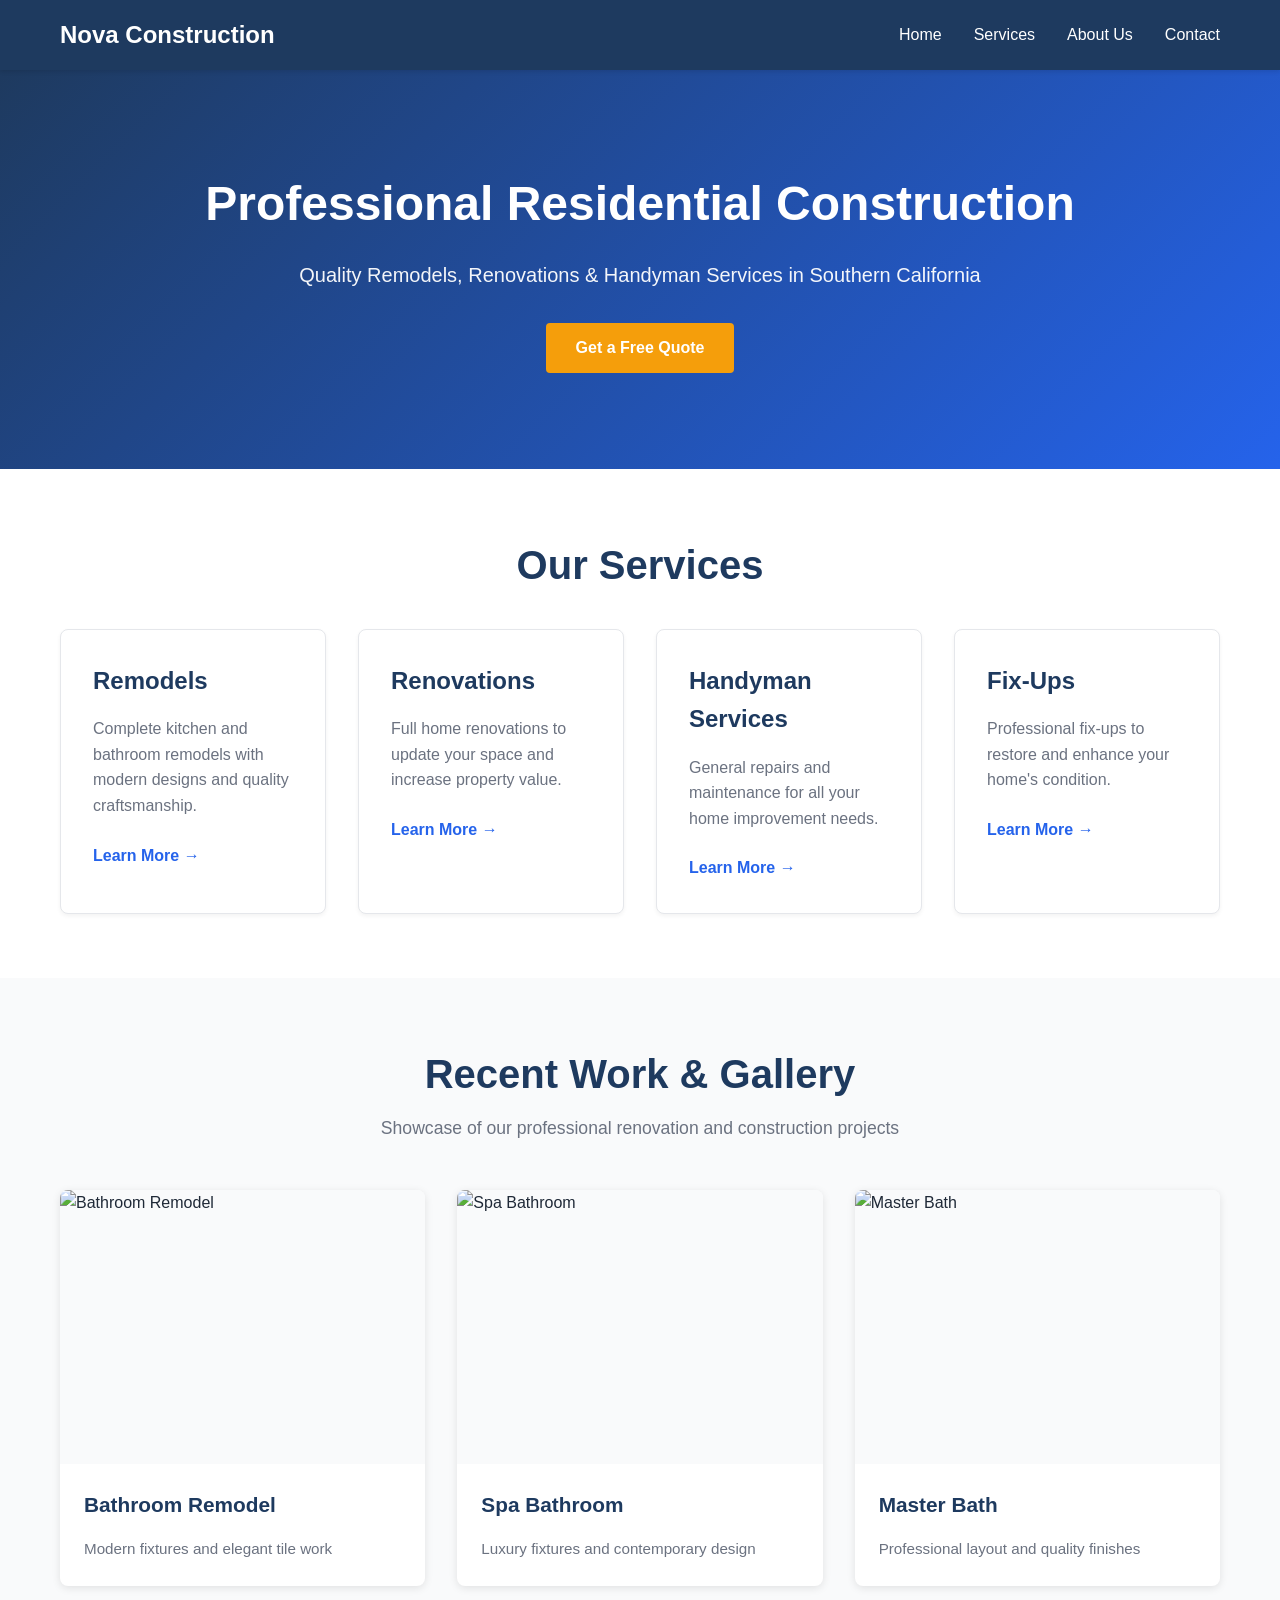
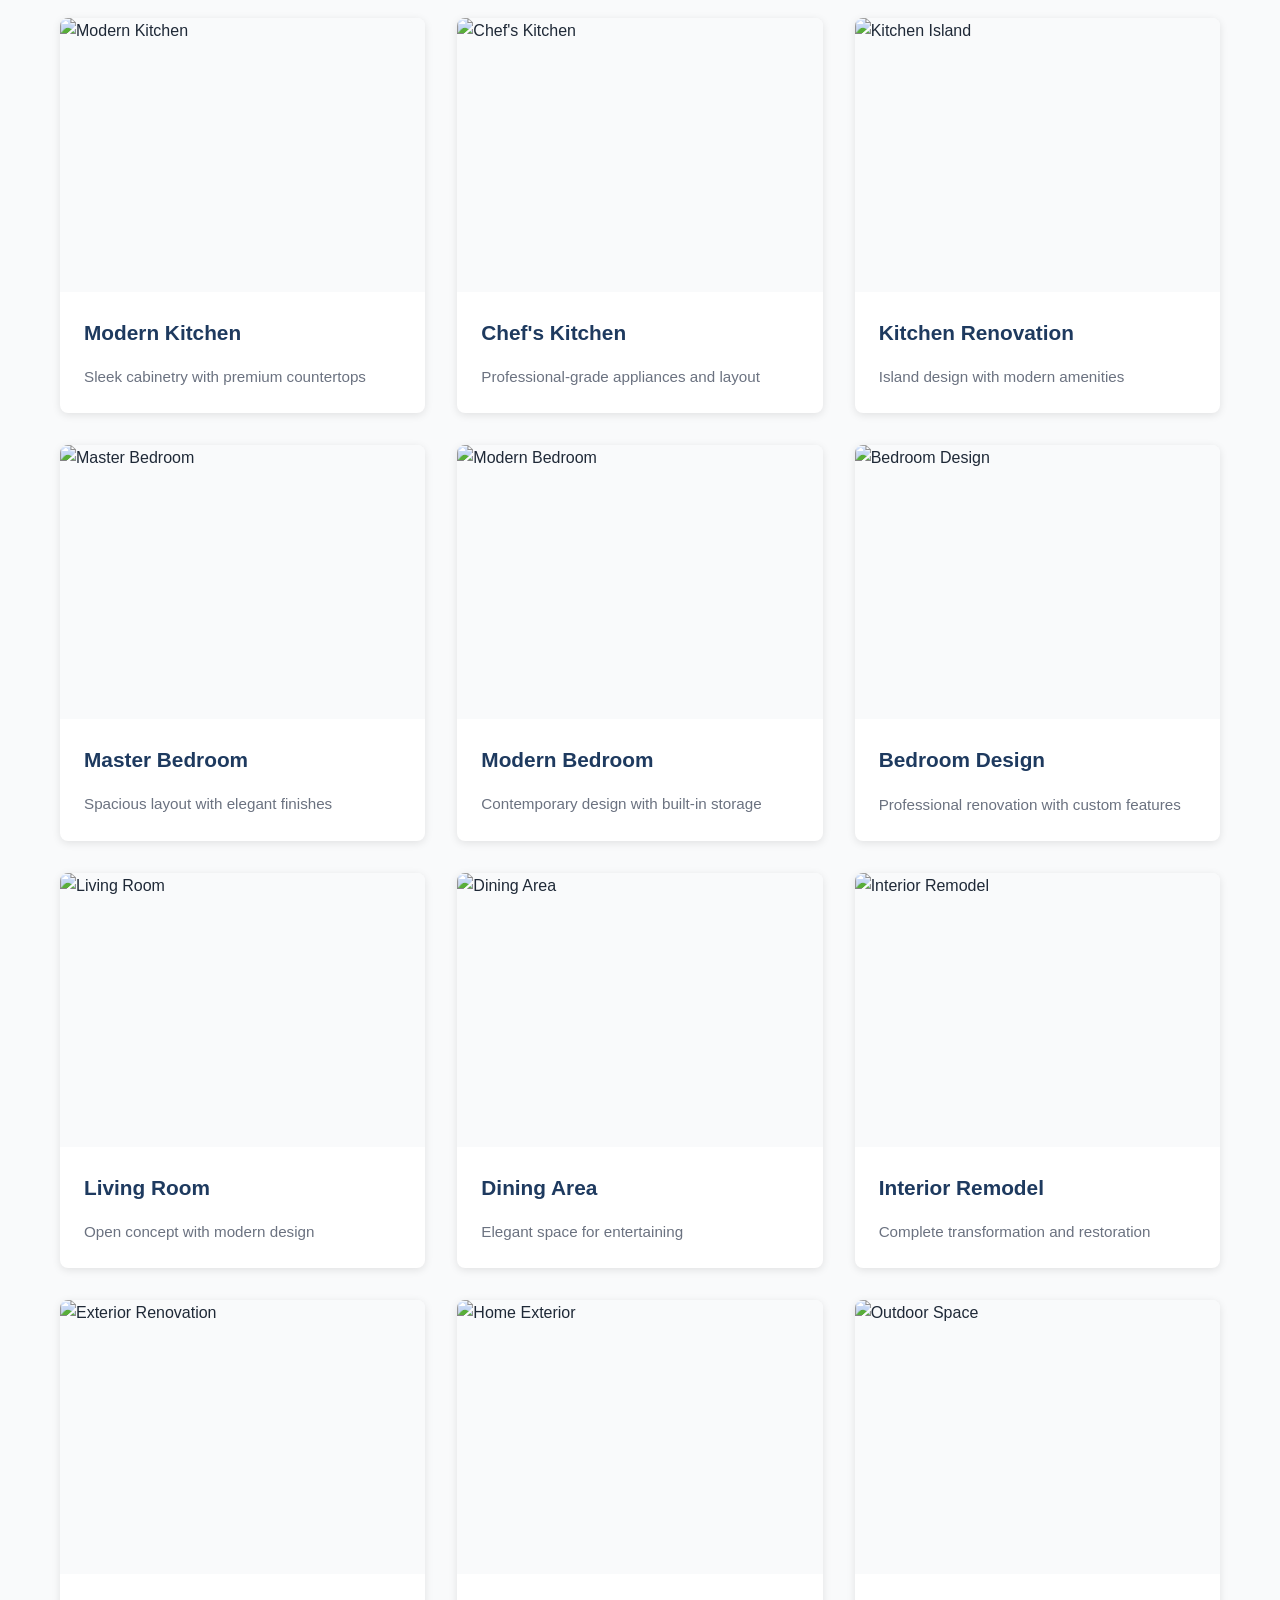
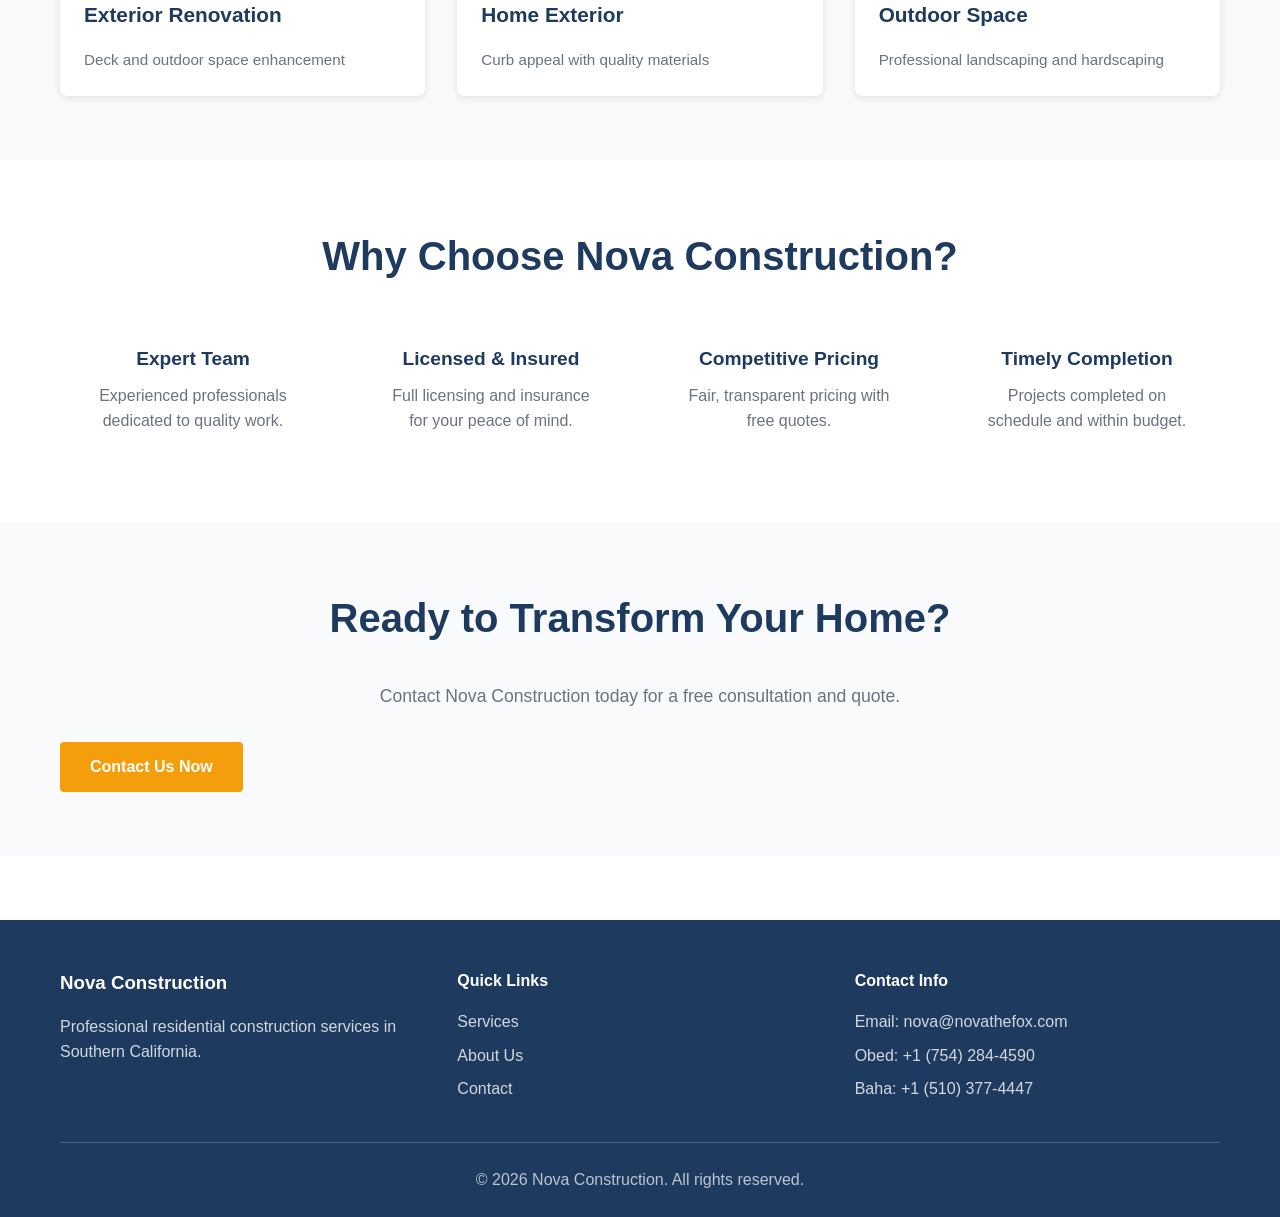
==== commit 274fece7: "Fix gallery images - replace with better construction-related photos from Unsplash" ====
--- a/index.html
+++ b/index.html
@@ -85,7 +85,7 @@
 
                 <div class="gallery-item">
                     <div class="gallery-image-wrapper">
-                        <img src="https://images.unsplash.com/photo-1552321554-5fefe8c9ef14?w=500&h=400&fit=crop&fm=jpg&q=80" alt="Spa Bathroom" loading="lazy">
+                        <img src="https://images.unsplash.com/photo-1552321554-d3f0cb1439e9?w=500&h=400&fit=crop" alt="Spa Bathroom" loading="lazy">
                         <div class="gallery-overlay">
                             <button class="gallery-expand" aria-label="View full image">🔍</button>
                         </div>
@@ -96,7 +96,7 @@
 
                 <div class="gallery-item">
                     <div class="gallery-image-wrapper">
-                        <img src="https://images.pexels.com/photos/1457842/pexels-photo-1457842.jpeg?w=500&h=400&fit=crop" alt="Bathroom Renovation" loading="lazy">
+                        <img src="https://images.unsplash.com/photo-1552321554-62fdbdc956c1?w=500&h=400&fit=crop" alt="Master Bath" loading="lazy">
                         <div class="gallery-overlay">
                             <button class="gallery-expand" aria-label="View full image">🔍</button>
                         </div>
@@ -130,7 +130,7 @@
 
                 <div class="gallery-item">
                     <div class="gallery-image-wrapper">
-                        <img src="https://images.pexels.com/photos/5632656/pexels-photo-5632656.jpeg?w=500&h=400&fit=crop" alt="Kitchen Island" loading="lazy">
+                        <img src="https://images.unsplash.com/photo-1556909114-f6e7ad7d3148?w=500&h=400&fit=crop" alt="Kitchen Island" loading="lazy">
                         <div class="gallery-overlay">
                             <button class="gallery-expand" aria-label="View full image">🔍</button>
                         </div>
@@ -164,7 +164,7 @@
 
                 <div class="gallery-item">
                     <div class="gallery-image-wrapper">
-                        <img src="https://images.pexels.com/photos/271624/pexels-photo-271624.jpeg?w=500&h=400&fit=crop" alt="Bedroom Design" loading="lazy">
+                        <img src="https://images.unsplash.com/photo-1502672260266-1c1ef2d93688?w=500&h=400&fit=crop" alt="Bedroom Design" loading="lazy">
                         <div class="gallery-overlay">
                             <button class="gallery-expand" aria-label="View full image">🔍</button>
                         </div>
@@ -187,7 +187,7 @@
 
                 <div class="gallery-item">
                     <div class="gallery-image-wrapper">
-                        <img src="https://images.unsplash.com/photo-1502672260266-1c1ef2d93688?w=500&h=400&fit=crop" alt="Dining Area" loading="lazy">
+                        <img src="https://images.unsplash.com/photo-1552321554-5fefe8c9ef14?w=500&h=400&fit=crop&q=80" alt="Dining Area" loading="lazy">
                         <div class="gallery-overlay">
                             <button class="gallery-expand" aria-label="View full image">🔍</button>
                         </div>
@@ -198,7 +198,7 @@
 
                 <div class="gallery-item">
                     <div class="gallery-image-wrapper">
-                        <img src="https://images.pexels.com/photos/1457842/pexels-photo-1457842.jpeg?w=500&h=400&fit=crop" alt="Interior Remodel" loading="lazy">
+                        <img src="https://images.unsplash.com/photo-1556909114-f6e7ad7d3163?w=500&h=400&fit=crop" alt="Interior Remodel" loading="lazy">
                         <div class="gallery-overlay">
                             <button class="gallery-expand" aria-label="View full image">🔍</button>
                         </div>
@@ -232,7 +232,7 @@
 
                 <div class="gallery-item">
                     <div class="gallery-image-wrapper">
-                        <img src="https://images.pexels.com/photos/1724357/pexels-photo-1724357.jpeg?w=500&h=400&fit=crop" alt="Outdoor Space" loading="lazy">
+                        <img src="https://images.unsplash.com/photo-1600585154505-4c5bdf5c8e24?w=500&h=400&fit=crop" alt="Outdoor Space" loading="lazy">
                         <div class="gallery-overlay">
                             <button class="gallery-expand" aria-label="View full image">🔍</button>
                         </div>
